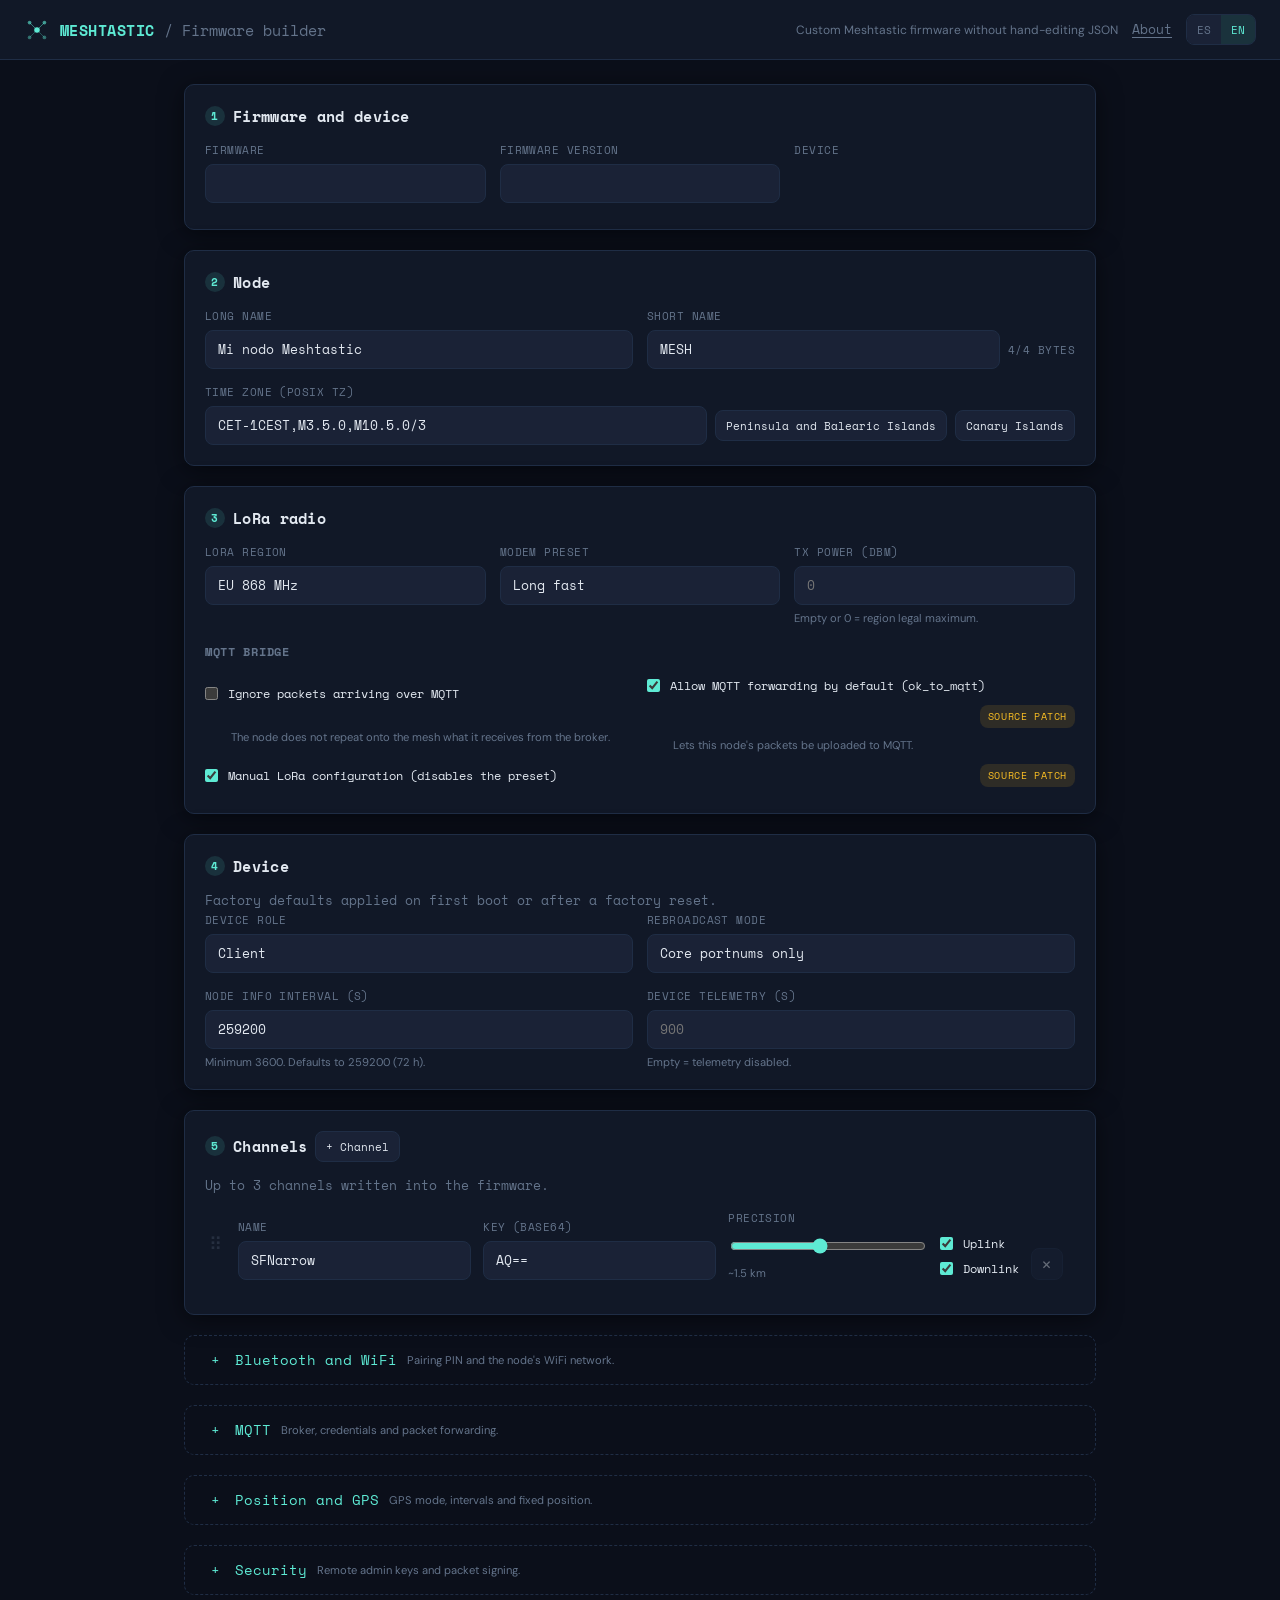
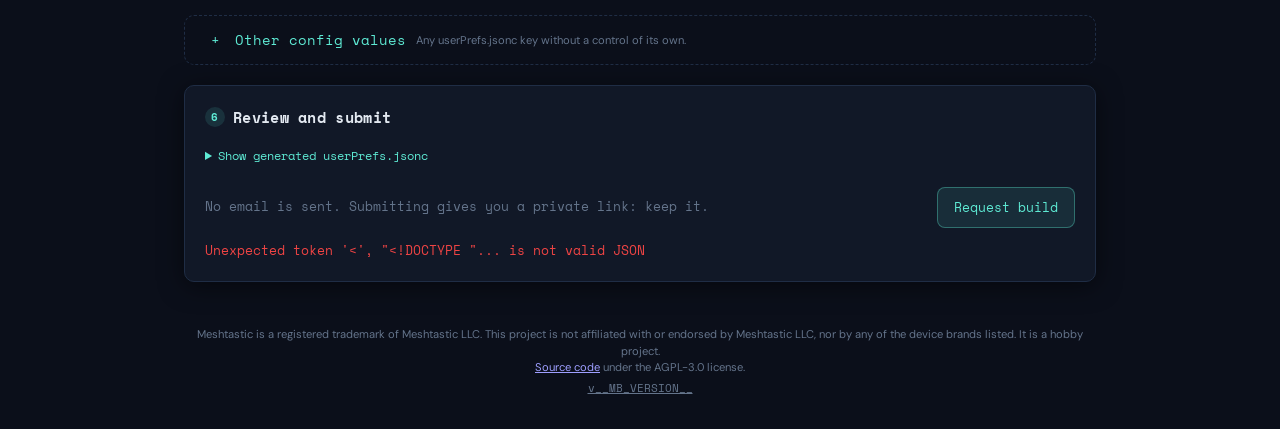
==== static/index.html @ 7eb62d0a "Build community firmwares and read devices from each firmware Users now pick the firmware before the" ====
<!doctype html>
<html lang="es">
  <head>
    <meta charset="utf-8">
    <meta name="viewport" content="width=device-width, initial-scale=1">
    <title>Meshtastic Builder</title>
    <link rel="icon" type="image/svg+xml" href="/static/favicon.svg">
    <link rel="preconnect" href="https://fonts.googleapis.com">
    <link rel="preconnect" href="https://fonts.gstatic.com" crossorigin>
    <link
      href="https://fonts.googleapis.com/css2?family=Space+Mono:wght@400;700&family=DM+Sans:wght@300;400;600&display=swap"
      rel="stylesheet">
    <link rel="stylesheet" href="/static/styles.css">
  </head>
  <body>
    <div class="shell">
      <header class="app-header">
        <div class="logo">
          <svg viewBox="0 0 28 28" fill="none" xmlns="http://www.w3.org/2000/svg" aria-hidden="true">
            <circle cx="14" cy="14" r="3" fill="currentColor" />
            <circle cx="6" cy="6" r="2" fill="currentColor" opacity=".6" />
            <circle cx="22" cy="6" r="2" fill="currentColor" opacity=".6" />
            <circle cx="6" cy="22" r="2" fill="currentColor" opacity=".4" />
            <circle cx="22" cy="22" r="2" fill="currentColor" opacity=".4" />
            <line x1="14" y1="14" x2="6" y2="6" stroke="currentColor" stroke-width="1" opacity=".5" />
            <line x1="14" y1="14" x2="22" y2="6" stroke="currentColor" stroke-width="1" opacity=".5" />
            <line x1="14" y1="14" x2="6" y2="22" stroke="currentColor" stroke-width="1" opacity=".3" />
            <line x1="14" y1="14" x2="22" y2="22" stroke="currentColor" stroke-width="1" opacity=".3" />
          </svg>
          <span>Meshtastic <em>/ Firmware builder</em></span>
        </div>
        <div class="header-right">
          <span class="tagline" data-i18n="header.tagline"></span>
          <a class="header-link" href="/about" data-i18n="nav.about"></a>
          <div class="lang-switch" role="group" aria-label="Language">
            <button type="button" class="lang-button" data-lang="es">ES</button>
            <button type="button" class="lang-button" data-lang="en">EN</button>
          </div>
        </div>
      </header>

      <main class="app-main">
        <form id="buildForm">
          <section class="panel">
            <h2><span data-i18n="step1.title"></span></h2>
            <div class="grid grid-three">
              <label>
                <span data-i18n="step1.firmware"></span>
                <select id="firmwareId" name="firmwareId" required></select>
                <small class="field-hint firmware-repo"><a id="firmwareRepo" href="#" target="_blank" rel="noreferrer"></a></small>
              </label>
              <label>
                <span data-i18n="step1.version"></span>
                <select id="firmwareTag" name="firmwareTag" required></select>
                <small id="firmwareBranchHint" class="field-hint" hidden></small>
              </label>
              <label>
                <span data-i18n="step1.device"></span>
                <div id="deviceCombo"></div>
              </label>
            </div>
          </section>

          <section class="panel">
            <h2><span data-i18n="step2.title"></span></h2>
            <div class="grid grid-two">
              <label>
                <span data-i18n="step2.longName"></span>
                <input id="longName" type="text" autocomplete="off" value="Mi nodo Meshtastic">
              </label>
              <label>
                <span data-i18n="step2.shortName"></span>
                <span class="inline-input">
                  <input id="shortName" type="text" autocomplete="off" value="MESH" aria-describedby="shortNameBytes">
                  <span id="shortNameBytes" class="byte-counter">4/4 bytes</span>
                </span>
              </label>
              <label class="span-two">
                <span data-i18n="step5.tz"></span>
                <span class="inline-input">
                  <input id="tzString" type="text" value="CET-1CEST,M3.5.0,M10.5.0/3" autocomplete="off">
                  <button class="btn btn-mini" type="button" data-tz="CET-1CEST,M3.5.0,M10.5.0/3" data-i18n="step5.tzPeninsula"></button>
                  <button class="btn btn-mini" type="button" data-tz="WET0WEST,M3.5.0/1,M10.5.0" data-i18n="step5.tzCanarias"></button>
                </span>
              </label>
            </div>
          </section>

          <section class="panel">
            <h2><span data-i18n="step3.title"></span></h2>
            <div class="grid grid-three">
              <label>
                <span data-i18n="step3.region"></span>
                <select id="loraRegion"></select>
              </label>
              <label>
                <span data-i18n="step3.preset"></span>
                <select id="modemPreset"></select>
                <small id="presetDisabledHint" class="field-hint" data-i18n="step3.presetDisabled" hidden></small>
              </label>
              <label data-pref-key="USERPREFS_LORACONFIG_TX_POWER">
                <span data-i18n="step3.txPower"></span>
                <input id="loraTxPower" type="number" min="0" max="30" placeholder="0">
                <small class="field-hint" data-i18n="step3.txPowerHint"></small>
              </label>
            </div>
            <h3 class="sub-head" data-i18n="step3.mqttHead"></h3>
            <div class="grid grid-two">
              <label class="check-line" data-pref-key="USERPREFS_CONFIG_LORA_IGNORE_MQTT">
                <input id="ignoreMqtt" type="checkbox">
                <span data-i18n="step3.ignoreMqtt"></span>
                <small class="field-hint" data-i18n="step3.ignoreMqttHint"></small>
              </label>
              <label class="check-line code-option">
                <input id="okToMqtt" type="checkbox" checked>
                <span data-i18n="step6.okToMqtt"></span>
                <span class="badge patch-only" data-i18n="step6.badge"></span>
                <small class="field-hint" data-i18n="step3.okToMqttHint"></small>
              </label>
            </div>
            <p id="advancedUnavailable" class="status-line status-warn" data-i18n="step6.unavailable" hidden></p>
            <div class="code-option">
              <label class="check-line">
                <input id="customLoraEnabled" type="checkbox" checked>
                <span data-i18n="step6.customLora"></span>
                <span class="badge patch-only" data-i18n="step6.badge"></span>
              </label>
              <div id="customLoraFields" hidden>
                <p class="status-line status-warn patch-only" data-i18n="step6.warning"></p>
                <p class="status-line" data-i18n="step6.customLoraHint"></p>
                <div class="grid grid-three">
                  <label>
                    <span data-i18n="step6.bandwidth"></span>
                    <select id="loraBandwidth"></select>
                  </label>
                  <label>
                    <span data-i18n="step6.spreadFactor"></span>
                    <select id="loraSpreadFactor"></select>
                  </label>
                  <label>
                    <span data-i18n="step6.codingRate"></span>
                    <select id="loraCodingRate"></select>
                  </label>
                  <label>
                    <span data-i18n="step6.channelNum"></span>
                    <input id="loraChannelNum" type="number" min="0" max="255" value="0">
                    <small class="field-hint" data-i18n="step6.channelNumHint"></small>
                  </label>
                  <label>
                    <span data-i18n="step6.overrideFreq"></span>
                    <input id="loraOverrideFreq" type="number" min="0" max="1000" step="0.001" value="0">
                    <small class="field-hint" data-i18n="step6.overrideFreqHint"></small>
                  </label>
                </div>
              </div>
            </div>
          </section>

          <section class="panel">
            <h2><span data-i18n="behaviour.title"></span></h2>
            <p class="status-line" data-i18n="behaviour.hint"></p>
            <div class="grid grid-two">
              <label>
                <span data-i18n="step3.role"></span>
                <select id="deviceRole"></select>
              </label>
              <label data-pref-key="USERPREFS_CONFIG_DEVICE_REBROADCAST_MODE">
                <span data-i18n="behaviour.rebroadcast"></span>
                <select id="rebroadcastMode"></select>
              </label>
              <label data-pref-key="USERPREFS_CONFIG_DEVICE_NODE_INFO_BROADCAST_SECS">
                <span data-i18n="behaviour.nodeInfoSecs"></span>
                <input id="nodeInfoSecs" type="number" min="3600" step="3600" value="259200">
                <small class="field-hint" data-i18n="behaviour.nodeInfoHint"></small>
              </label>
              <label data-pref-key="USERPREFS_CONFIG_DEVICE_TELEM_UPDATE_INTERVAL">
                <span data-i18n="behaviour.deviceTelem"></span>
                <input id="deviceTelemInterval" type="number" min="0" step="60" placeholder="900">
                <small class="field-hint" data-i18n="behaviour.telemHint"></small>
              </label>
            </div>
          </section>

          <section class="panel">
            <h2>
              <span data-i18n="step4.title"></span>
              <button id="addChannel" class="btn btn-mini" type="button" data-i18n="step4.add"></button>
            </h2>
            <p id="channelHint" class="status-line"></p>
            <div id="channelRows"></div>
          </section>


          <details class="collapsible">
            <summary>
              <span data-i18n="radios.title"></span>
              <small class="field-hint" data-i18n="radios.hint"></small>
            </summary>

            <section class="panel">
              <h2><span data-i18n="radios.bluetoothHead"></span></h2>
              <div class="grid grid-two">
                <label class="check-line" data-pref-key="USERPREFS_FIXED_BLUETOOTH">
                  <input id="blePinEnabled" type="checkbox">
                  <span data-i18n="radios.blePinEnabled"></span>
                  <small class="field-hint" data-i18n="radios.blePinHint"></small>
                </label>
                <label data-pref-key="USERPREFS_FIXED_BLUETOOTH">
                  <span data-i18n="radios.blePin"></span>
                  <input id="blePin" type="number" min="0" max="999999" step="1" value="121212">
                </label>
              </div>
            </section>

            <section id="wifiPanel" class="panel">
              <h2><span data-i18n="radios.wifiHead"></span></h2>
              <p id="wifiUnsupported" class="status-line status-warn" data-i18n="radios.wifiUnsupported" hidden></p>
              <label class="check-line" data-pref-key="USERPREFS_NETWORK_WIFI_ENABLED">
                <input id="wifiEnabled" type="checkbox">
                <span data-i18n="radios.wifiEnabled"></span>
                <small class="field-hint" data-i18n="radios.wifiHint"></small>
              </label>
              <div class="grid grid-three">
                <label data-pref-key="USERPREFS_NETWORK_WIFI_SSID">
                  <span data-i18n="radios.wifiSsid"></span>
                  <input id="wifiSsid" type="text" autocomplete="off" maxlength="32">
                </label>
                <label data-pref-key="USERPREFS_NETWORK_WIFI_PSK">
                  <span data-i18n="radios.wifiPsk"></span>
                  <input id="wifiPsk" type="text" autocomplete="off" maxlength="64">
                  <small class="field-hint" data-i18n="radios.wifiPskHint"></small>
                </label>
              </div>
            </section>
          </details>

          <details class="collapsible">
            <summary>
              <span data-i18n="step5.mqttHead"></span>
              <small class="field-hint" data-i18n="mqtt.hint"></small>
            </summary>

            <section class="panel">
              <h2><span data-i18n="step5.mqttHead"></span></h2>
              <div class="grid grid-three">
                <label>
                  <span data-i18n="step5.mqttAddress"></span>
                  <input id="mqttAddress" type="text" value="mqtt.meshtastic.es" autocomplete="off">
                </label>
                <label data-pref-key="USERPREFS_MQTT_USERNAME">
                  <span data-i18n="step5.mqttUsername"></span>
                  <input id="mqttUsername" type="text" autocomplete="off" value="meshdev">
                </label>
                <label data-pref-key="USERPREFS_MQTT_PASSWORD">
                  <span data-i18n="step5.mqttPassword"></span>
                  <input id="mqttPassword" type="text" autocomplete="off" value="large4cats">
                  <small class="field-hint" data-i18n="step5.mqttPasswordHint"></small>
                </label>
                <label data-pref-key="USERPREFS_MQTT_ROOT_TOPIC">
                  <span data-i18n="step5.mqttRoot"></span>
                  <input id="mqttRootTopic" type="text" autocomplete="off" placeholder="msh/EU_868">
                </label>
                <label class="check-line">
                  <input id="mqttEnabled" type="checkbox">
                  <span data-i18n="step5.mqttEnabled"></span>
                </label>
                <label class="check-line" data-pref-key="USERPREFS_MQTT_ENCRYPTION_ENABLED">
                  <input id="mqttEncryption" type="checkbox" checked>
                  <span data-i18n="step5.mqttEncryption"></span>
                </label>
                <label class="check-line" data-pref-key="USERPREFS_MQTT_TLS_ENABLED">
                  <input id="mqttTls" type="checkbox">
                  <span data-i18n="step5.mqttTls"></span>
                </label>
              </div>
            </section>
          </details>

          <details class="collapsible">
            <summary>
              <span data-i18n="position.title"></span>
              <small class="field-hint" data-i18n="position.hint"></small>
            </summary>

            <section class="panel">
              <div class="grid grid-three">
                <label data-pref-key="USERPREFS_CONFIG_GPS_MODE">
                  <span data-i18n="position.gpsMode"></span>
                  <select id="gpsMode"></select>
                </label>
                <label data-pref-key="USERPREFS_CONFIG_GPS_UPDATE_INTERVAL">
                  <span data-i18n="position.gpsInterval"></span>
                  <input id="gpsUpdateInterval" type="number" min="0" step="30" placeholder="600">
                </label>
                <label data-pref-key="USERPREFS_CONFIG_POSITION_BROADCAST_INTERVAL">
                  <span data-i18n="position.broadcastInterval"></span>
                  <input id="positionBroadcastInterval" type="number" min="0" step="3600" value="259200">
                  <small class="field-hint" data-i18n="position.broadcastHint"></small>
                </label>
                <label class="check-line span-two" data-pref-key="USERPREFS_CONFIG_SMART_POSITION_ENABLED">
                  <input id="smartPosition" type="checkbox">
                  <span data-i18n="position.smart"></span>
                  <small class="field-hint" data-i18n="position.smartHint"></small>
                </label>
                <label class="check-line span-two" data-pref-key="USERPREFS_BLOCK_POSITION_ON_EVENT_CHANNEL">
                  <input id="blockPositionOnEvent" type="checkbox">
                  <span data-i18n="position.blockOnEvent"></span>
                  <small class="field-hint" data-i18n="position.blockOnEventHint"></small>
                </label>
              </div>

              <h3 class="sub-head" data-i18n="position.fixedHead"></h3>
              <label class="check-line" data-pref-key="USERPREFS_FIXED_GPS">
                <input id="fixedGpsEnabled" type="checkbox">
                <span data-i18n="position.fixedEnabled"></span>
                <small class="field-hint" data-i18n="position.fixedHint"></small>
              </label>
              <div id="fixedGpsFields" class="grid grid-three" hidden>
                <label data-pref-key="USERPREFS_FIXED_GPS_LAT">
                  <span data-i18n="position.lat"></span>
                  <input id="fixedGpsLat" type="text" inputmode="decimal" autocomplete="off" placeholder="41.3851">
                </label>
                <label data-pref-key="USERPREFS_FIXED_GPS_LON">
                  <span data-i18n="position.lon"></span>
                  <input id="fixedGpsLon" type="text" inputmode="decimal" autocomplete="off" placeholder="-3.7038">
                </label>
                <label data-pref-key="USERPREFS_FIXED_GPS_ALT">
                  <span data-i18n="position.alt"></span>
                  <input id="fixedGpsAlt" type="number" step="1" placeholder="0">
                </label>
              </div>
            </section>
          </details>

          <details class="collapsible">
            <summary>
              <span data-i18n="security.title"></span>
              <small class="field-hint" data-i18n="security.hint"></small>
            </summary>

            <section class="panel">
              <div class="grid">
                <label>
                  <span data-i18n="step5.adminKey"></span>
                  <input id="adminKey" type="text" autocomplete="off" placeholder="AQIDBA...">
                </label>
                <label data-pref-key="USERPREFS_USE_ADMIN_KEY_1">
                  <span data-i18n="step5.adminKey1"></span>
                  <input id="adminKey1" type="text" autocomplete="off" placeholder="AQIDBA...">
                </label>
                <label data-pref-key="USERPREFS_USE_ADMIN_KEY_2">
                  <span data-i18n="step5.adminKey2"></span>
                  <input id="adminKey2" type="text" autocomplete="off" placeholder="AQIDBA...">
                </label>
              </div>
              <div class="grid grid-two">
                <label data-pref-key="USERPREFS_CONFIG_SECURITY_PACKET_SIGNATURE_POLICY">
                  <span data-i18n="step5.signaturePolicy"></span>
                  <select id="signaturePolicy"></select>
                </label>
                <label class="check-line" data-pref-key="USERPREFS_CONFIG_SECURITY_IS_MANAGED">
                  <input id="securityIsManaged" type="checkbox" disabled>
                  <span data-i18n="step5.isManaged"></span>
                  <small id="isManagedHint" class="field-hint" data-i18n="step5.isManagedHint"></small>
                </label>
              </div>
            </section>
          </details>


          <details class="collapsible">
            <summary>
              <span data-i18n="extra.title"></span>
              <small class="field-hint" data-i18n="extra.hint"></small>
            </summary>

            <section class="panel">
              <p class="status-line" data-i18n="extra.help"></p>
              <div id="extraRows"></div>
              <button id="addExtraPref" class="btn btn-mini" type="button" data-i18n="extra.add"></button>
            </section>
          </details>

          <section class="panel">
            <h2><span data-i18n="step7.title"></span></h2>
            <details class="json-preview">
              <summary data-i18n="step7.preview"></summary>
              <textarea id="prefsJsonc" name="prefsJsonc" spellcheck="false" readonly></textarea>
            </details>
            <div class="submit-row">
              <div>
                <p class="status-line" data-i18n="step7.noEmail"></p>
                <p id="submitTtl" class="status-line"></p>
              </div>
              <div class="submit-cell">
                <button id="submitBuild" class="btn btn-primary" type="submit" data-i18n="step7.submit"></button>
              </div>
            </div>
            <p id="statusText" class="status-line" role="status"></p>
          </section>
        </form>

        <section id="result" class="panel" hidden>
          <h2><span id="resultTitle" data-i18n="result.title"></span></h2>
          <p id="resultKeep" class="status-line" data-i18n="result.keep"></p>
          <div class="result-url">
            <a id="buildUrl" href="#"></a>
            <button id="copyBuildUrl" class="btn btn-mini" type="button" data-i18n="result.copy"></button>
          </div>
          <dl class="result-list">
            <div><dt data-i18n="result.status"></dt><dd id="buildStatus" class="build-status"></dd></div>
            <div><dt data-i18n="result.node"></dt><dd id="buildNode"></dd></div>
            <div><dt data-i18n="result.shortName"></dt><dd id="buildShortName"></dd></div>
            <div><dt data-i18n="result.device"></dt><dd id="buildDevice"></dd></div>
            <div><dt data-i18n="result.firmware"></dt><dd id="buildFirmware"></dd></div>
            <div><dt data-i18n="result.download"></dt><dd><a id="downloadLink" href="#"></a></dd></div>
          </dl>
          <!-- Shown only for a failed build. The reason is translated from the
               server's error code; the detail is one quoted line of evidence. -->
          <div id="buildFailure" class="build-failure" hidden>
            <h3 data-i18n="buildError.title"></h3>
            <p id="buildFailureReason"></p>
            <p id="buildFailureHint" class="status-line"></p>
            <pre id="buildFailureDetail" hidden class="build-failure-detail"></pre>
          </div>
          <p id="resultTtl" class="status-line"></p>
        </section>
      </main>

      <footer class="app-footer">
        <p data-i18n="footer.trademark"></p>
        <p data-i18n-html="footer.source"></p>
        <p class="footer-version">
          <a href="https://github.com/lazynoda/meshtastic-builder/releases/tag/v__MB_VERSION__" target="_blank" rel="noreferrer">v__MB_VERSION__</a>
        </p>
      </footer>
    </div>
    <script src="/static/i18n.js"></script>
    <script src="/static/app.js"></script>
  </body>
</html>
---- static/styles.css ----
/* Tokens, reset, shell, panel and button rules come from the shared
   meshtastic.es app template (see .tmp/meshtastic-es-app-template and its
   DESIGN_GUIDELINES.md). Form controls are authored here because the template
   ships none; they follow the same .btn recipe. */
:root {
  --bg: #0b0f1a;
  --panel: #111827;
  --panel2: #1a2236;
  --border: #1f2d45;
  --accent: #5eead4;
  --accent2: #7dd3fc;
  --warn: #fbbf24;
  --danger: #ef4444;
  --text: #e2e8f0;
  --muted: #64748b;
  --mono: "Space Mono", ui-monospace, Consolas, monospace;
  --sans: "DM Sans", system-ui, -apple-system, "Segoe UI", Roboto, sans-serif;
  --radius: 8px;
  --shadow: 0 4px 24px rgba(0, 0, 0, 0.5);
  color-scheme: dark;
}

* {
  box-sizing: border-box;
}

body {
  margin: 0;
  min-height: 100vh;
  background: var(--bg);
  color: var(--text);
  font-family: var(--sans);
  font-weight: 400;
  -webkit-font-smoothing: antialiased;
}

h1,
h2,
h3 {
  font-family: var(--mono);
  font-weight: 700;
  margin: 0;
}

::-webkit-scrollbar {
  width: 6px;
}
::-webkit-scrollbar-track {
  background: transparent;
}
::-webkit-scrollbar-thumb {
  background: var(--border);
  border-radius: 3px;
}

/* Shell */
.shell {
  min-height: 100vh;
  display: flex;
  flex-direction: column;
}

.app-header {
  display: flex;
  align-items: center;
  gap: 16px;
  padding: 14px 24px;
  background: var(--panel);
  border-bottom: 1px solid var(--border);
}

.app-header .logo {
  display: flex;
  text-decoration: none;
  align-items: center;
  gap: 10px;
  font-family: var(--mono);
  font-size: 15px;
  font-weight: 700;
  color: var(--accent);
  letter-spacing: 0.03em;
  text-transform: uppercase;
}

.app-header .logo svg {
  width: 26px;
  height: 26px;
  flex-shrink: 0;
}

.app-header .logo em {
  font-style: normal;
  color: var(--muted);
  font-weight: 400;
  text-transform: none;
  letter-spacing: normal;
}

.app-header .header-right {
  margin-left: auto;
  display: flex;
  align-items: center;
  gap: 14px;
}

.app-header .header-link {
  font-family: var(--mono);
  font-size: 0.8rem;
  color: var(--muted);
  text-decoration: underline;
  text-underline-offset: 3px;
  white-space: nowrap;
}

.app-header .header-link:hover {
  color: var(--accent);
}

.app-header .tagline {
  font-size: 12px;
  color: var(--muted);
  text-align: right;
  display: none;
}

@media (min-width: 860px) {
  .app-header .tagline {
    display: block;
  }
}

@media (max-width: 640px) {
  .app-header {
    flex-wrap: wrap;
    gap: 10px;
    padding: 12px 16px;
  }
  .app-header .logo {
    font-size: 13px;
  }
  .app-header .header-right {
    margin-left: 0;
    width: 100%;
    justify-content: space-between;
  }
}

.app-main {
  flex: 1;
  width: 100%;
  max-width: 960px;
  margin: 0 auto;
  padding: 24px;
}

@media (max-width: 640px) {
  .app-main {
    padding: 16px;
  }
}

/* Panels */
.panel {
  background: var(--panel);
  border: 1px solid var(--border);
  border-radius: 10px;
  box-shadow: var(--shadow);
  padding: 20px;
  margin-bottom: 20px;
}

.panel h2 {
  font-size: 0.95rem;
  letter-spacing: 0.02em;
  color: var(--text);
  margin: 0 0 14px;
  display: flex;
  align-items: center;
  gap: 8px;
  flex-wrap: wrap;
}

/* Step numbers come from a counter so panels can be added or reordered freely. */
#buildForm {
  counter-reset: step;
}

#buildForm .panel h2::before {
  counter-increment: step;
  content: counter(step);
  display: inline-flex;
  align-items: center;
  justify-content: center;
  width: 20px;
  height: 20px;
  border-radius: 50%;
  background: rgba(94, 234, 212, 0.12);
  color: var(--accent);
  font-size: 11px;
  flex-shrink: 0;
}

.sub-head {
  font-family: var(--mono);
  font-size: 0.72rem;
  text-transform: uppercase;
  letter-spacing: 0.06em;
  color: var(--muted);
  margin: 18px 0 10px;
}

/* Collapsed sections: closed by default, inner panels are not numbered steps. */
.collapsible {
  margin-bottom: 20px;
}

.collapsible > summary {
  cursor: pointer;
  list-style: none;
  display: flex;
  align-items: center;
  gap: 10px;
  flex-wrap: wrap;
  padding: 14px 20px;
  border: 1px dashed var(--border);
  border-radius: 10px;
  font-family: var(--mono);
  font-size: 0.85rem;
  color: var(--accent);
}

.collapsible > summary::-webkit-details-marker {
  display: none;
}

.collapsible > summary::before {
  content: "+";
  width: 20px;
  text-align: center;
  flex-shrink: 0;
}

.collapsible[open] > summary {
  margin-bottom: 20px;
}

.collapsible[open] > summary::before {
  content: "\2212";
}

#buildForm .collapsible .panel h2::before {
  content: none;
  counter-increment: none;
}

.badge {
  margin-left: auto;
  font-family: var(--mono);
  font-size: 10px;
  text-transform: uppercase;
  letter-spacing: 0.06em;
  color: var(--warn);
  background: rgba(251, 191, 36, 0.12);
  border-radius: var(--radius);
  padding: 4px 8px;
}

/* Buttons */
.btn {
  font-family: var(--mono);
  display: inline-block;
  text-decoration: none;
  font-size: 0.8rem;
  padding: 10px 16px;
  border-radius: var(--radius);
  border: 1px solid var(--border);
  background: var(--panel2);
  color: var(--text);
  cursor: pointer;
  transition: border-color 0.15s, color 0.15s, background 0.15s, box-shadow 0.15s;
}

.btn:hover:not(:disabled) {
  border-color: var(--accent);
  color: var(--accent);
  box-shadow: 0 0 8px rgba(94, 234, 212, 0.15);
}

.btn:disabled {
  opacity: 0.4;
  cursor: not-allowed;
}

.btn-primary {
  border-color: rgba(94, 234, 212, 0.35);
  background: rgba(94, 234, 212, 0.1);
  color: var(--accent);
}

.btn-primary:hover:not(:disabled) {
  background: rgba(94, 234, 212, 0.2);
  border-color: var(--accent);
}

.btn-mini {
  padding: 6px 10px;
  font-size: 0.7rem;
}

.lang-switch {
  display: flex;
  border: 1px solid var(--border);
  border-radius: var(--radius);
  overflow: hidden;
}

.lang-button {
  font-family: var(--mono);
  font-size: 0.7rem;
  padding: 6px 10px;
  border: 0;
  background: var(--panel2);
  color: var(--muted);
  cursor: pointer;
  transition: color 0.15s, background 0.15s;
}

.lang-button:hover {
  color: var(--accent);
}

.lang-button.is-active {
  background: rgba(94, 234, 212, 0.12);
  color: var(--accent);
}

.status-line {
  margin: 12px 0 0;
  font-size: 0.82rem;
  font-family: var(--mono);
  color: var(--muted);
  line-height: 1.5;
}

.status-warn {
  color: var(--warn);
}

.status-error {
  color: var(--danger);
}

/* Author rules set `display` on labels and panels, which beats the user-agent
   rule for [hidden] and leaves "hidden" controls on screen. Keep the attribute
   authoritative for every element. */
[hidden] {
  display: none !important;
}

/* Form controls */
label {
  display: flex;
  flex-direction: column;
  gap: 6px;
  font-family: var(--mono);
  font-size: 0.7rem;
  text-transform: uppercase;
  letter-spacing: 0.04em;
  color: var(--muted);
}

input[type="text"],
input[type="password"],
input[type="number"],
select,
textarea {
  width: 100%;
  font-family: var(--mono);
  font-size: 0.8rem;
  padding: 9px 12px;
  border-radius: var(--radius);
  border: 1px solid var(--border);
  background: var(--panel2);
  color: var(--text);
  text-transform: none;
  letter-spacing: normal;
  transition: border-color 0.15s, box-shadow 0.15s;
}

input:focus-visible,
select:focus-visible,
textarea:focus-visible,
.btn:focus-visible,
.lang-button:focus-visible,
summary:focus-visible {
  outline: none;
  border-color: var(--accent);
  box-shadow: 0 0 0 2px rgba(94, 234, 212, 0.2);
}

input:disabled,
select:disabled,
textarea:disabled {
  opacity: 0.4;
  cursor: not-allowed;
}

input.fieldError {
  border-color: var(--danger);
}

input[type="checkbox"] {
  width: auto;
  accent-color: var(--accent);
  margin: 0;
}

.check-line {
  flex-direction: row;
  align-items: center;
  flex-wrap: wrap;
  gap: 10px;
  text-transform: none;
  letter-spacing: normal;
  font-size: 0.78rem;
  color: var(--text);
  padding: 6px 0;
}

/* A hint next to a checkbox squeezes the label on a phone; give it its own line. */
.check-line .field-hint {
  flex-basis: 100%;
  margin-left: 26px;
}

/* Repository link under the firmware selector. */
.firmware-repo {
  text-align: center;
}

.field-hint {
  font-family: var(--sans);
  font-size: 0.7rem;
  text-transform: none;
  letter-spacing: normal;
  color: var(--muted);
}

.inline-input {
  display: flex;
  align-items: center;
  gap: 8px;
  flex-wrap: wrap;
}

.inline-input input {
  flex: 1 1 160px;
}

.byte-counter {
  font-family: var(--mono);
  font-size: 0.7rem;
  color: var(--muted);
}

/* Grids */
.grid {
  display: grid;
  gap: 14px;
}

.grid-two {
  grid-template-columns: 1fr 1fr;
}

.grid-three {
  grid-template-columns: repeat(3, 1fr);
}

.grid-four {
  grid-template-columns: repeat(4, 1fr);
}

.span-two {
  grid-column: span 2;
}

@media (max-width: 720px) {
  .grid-two,
  .grid-three,
  .grid-four {
    grid-template-columns: 1fr;
  }
  .span-two {
    grid-column: auto;
  }
}

#customLoraFields .grid {
  margin-top: 12px;
}

/* Channels */
.channel-row {
  display: grid;
  grid-template-columns: auto 1fr;
  gap: 12px;
  align-items: center;
  padding: 14px 0;
  border-bottom: 1px solid var(--border);
}

/* The fields are their own grid so the handle never takes a field's column. */
.channel-fields {
  display: grid;
  grid-template-columns: 1.4fr 1.4fr 1.2fr auto auto auto;
  gap: 12px;
  align-items: end;
}

.channel-row:last-child {
  border-bottom: 0;
}

.channel-row .check-line {
  padding-bottom: 9px;
}

.channel-flags {
  display: flex;
  flex-direction: column;
  gap: 2px;
}

.channel-flags .check-line {
  padding: 2px 0;
}

.btn-icon {
  align-self: end;
  width: 32px;
  height: 32px;
  padding: 0;
  display: inline-flex;
  align-items: center;
  justify-content: center;
  font-size: 1.1rem;
  line-height: 1;
}

@media (max-width: 720px) {
  .channel-fields {
    grid-template-columns: 1fr 1fr;
  }
  .precision-cell {
    grid-column: span 2;
  }
}

/* Reordering channels: pointer events, so the handle must not scroll the page. */
.drag-handle {
  align-self: center;
  touch-action: none;
  cursor: grab;
  background: none;
  border: 0;
  color: var(--muted);
  font-size: 1.1rem;
  line-height: 1;
  padding: 8px 4px;
}

.drag-handle:disabled {
  opacity: 0.25;
  cursor: default;
}

.channel-row.dragging {
  opacity: 0.6;
  background: var(--panel2);
  cursor: grabbing;
}

.precision-cell input[type="range"] {
  padding: 0;
  border: 0;
  background: none;
  accent-color: var(--accent);
  height: 24px;
}

/* Prose pages (/about). The form pages have no running text, so paragraph,
   link and inline-code rules live here rather than on the base elements. */
.prose h1 {
  font-size: 1.2rem;
  margin: 0 0 20px;
}

.prose p {
  margin: 0 0 12px;
  font-size: 0.9rem;
  line-height: 1.65;
  color: var(--text);
}

.prose p:last-child {
  margin-bottom: 0;
}

.prose a {
  color: var(--accent2);
  text-decoration: underline;
  text-underline-offset: 2px;
}

.prose a:hover {
  color: var(--accent);
}

.prose code {
  font-family: var(--mono);
  font-size: 0.85em;
  background: var(--panel2);
  border: 1px solid var(--border);
  border-radius: 4px;
  padding: 1px 5px;
}

.prose section {
  margin-bottom: 28px;
}

.prose section:last-child {
  margin-bottom: 0;
}

.prose h2 {
  font-size: 0.95rem;
  margin: 0 0 10px;
  display: flex;
  align-items: center;
  gap: 8px;
}

.section-warn h2 {
  color: var(--warn);
}

/* The two firmware patches on /about. Numbered because "there are exactly two"
   is the point of the section. */
.mod-list {
  margin: 0 0 14px;
  padding-left: 20px;
}

.mod-list li {
  margin-bottom: 14px;
}

.mod-list li:last-child {
  margin-bottom: 0;
}

.mod-list h3 {
  font-size: 0.9rem;
  margin: 0 0 6px;
  color: var(--accent2);
}

/* A failed build explains itself here instead of in the download link text. */
.build-failure {
  margin-top: 14px;
  padding: 12px 14px;
  border: 1px solid var(--danger);
  border-radius: var(--radius);
  background: var(--panel2);
}

.build-failure h3 {
  font-size: 0.85rem;
  margin: 0 0 8px;
  color: var(--danger);
}

.build-failure p {
  margin: 0 0 8px;
  font-size: 0.9rem;
}

.build-failure p:last-child {
  margin-bottom: 0;
}

.build-failure-detail {
  margin: 0;
  padding: 8px 10px;
  border-radius: var(--radius);
  background: var(--bg);
  border: 1px solid var(--border);
  color: var(--muted);
  font-family: var(--mono);
  font-size: 0.75rem;
  /* Compiler diagnostics are long and must not stretch the panel. */
  white-space: pre-wrap;
  overflow-wrap: anywhere;
}

.app-footer {
  padding: 0 24px 32px;
  max-width: 960px;
  margin: 0 auto;
}

.app-footer p {
  margin: 0;
  font-size: 0.7rem;
  line-height: 1.5;
  color: var(--muted);
  text-align: center;
}

.app-footer .footer-version {
  margin-top: 4px;
  font-family: var(--mono);
}

.footer-version a {
  color: inherit;
}

@media (max-width: 640px) {
  .app-footer {
    padding: 0 16px 24px;
  }
}

/* Combobox: filters its options by substring as you type. */
.combo {
  position: relative;
}

/* A short list skinned from a <select>: a menu, not a search box. */
.combo-input[readonly] {
  cursor: pointer;
}

.combo-list {
  position: absolute;
  top: calc(100% + 4px);
  left: 0;
  right: 0;
  z-index: 30;
  max-height: 260px;
  overflow-y: auto;
  margin: 0;
  padding: 4px;
  list-style: none;
  background: var(--panel2);
  border: 1px solid var(--border);
  border-radius: var(--radius);
  box-shadow: var(--shadow);
}

.combo-list li {
  padding: 8px 10px;
  border-radius: var(--radius);
  cursor: pointer;
  font-family: var(--mono);
  font-size: 0.75rem;
  text-transform: none;
  letter-spacing: normal;
  color: var(--text);
}

.combo-list li:hover,
.combo-list li[aria-selected="true"] {
  background: rgba(94, 234, 212, 0.12);
  color: var(--accent);
}

.extra-row {
  display: grid;
  grid-template-columns: 1.2fr 1.4fr auto;
  gap: 12px;
  align-items: end;
  padding: 12px 0;
  border-bottom: 1px solid var(--border);
}

.extra-row:last-child {
  border-bottom: 0;
}

#addExtraPref {
  margin-top: 12px;
}

@media (max-width: 720px) {
  .extra-row {
    grid-template-columns: 1fr;
  }
}

/* JSON preview */
.json-preview summary {
  font-family: var(--mono);
  font-size: 0.78rem;
  color: var(--accent);
  cursor: pointer;
  padding: 4px 0;
  border-radius: var(--radius);
}

.json-preview textarea {
  margin-top: 10px;
  min-height: 200px;
  background: var(--bg);
  resize: vertical;
}

.submit-row {
  margin-top: 16px;
  display: flex;
  align-items: center;
  justify-content: space-between;
  gap: 16px;
  flex-wrap: wrap;
}

.submit-cell {
  display: flex;
  justify-content: flex-end;
}

@media (max-width: 720px) {
  .submit-cell {
    justify-content: stretch;
  }
  .submit-cell .btn {
    width: 100%;
  }
}

/* Result */
.result-list {
  margin: 0;
  display: grid;
  gap: 10px;
}

.result-list > div {
  display: grid;
  grid-template-columns: 160px 1fr;
  gap: 12px;
  align-items: baseline;
}

.result-list dt {
  font-family: var(--mono);
  font-size: 0.7rem;
  text-transform: uppercase;
  letter-spacing: 0.04em;
  color: var(--muted);
}

.result-list dd {
  margin: 0;
  font-family: var(--mono);
  font-size: 0.8rem;
  word-break: break-all;
}

.result-list a {
  color: var(--accent);
}

.build-status {
  display: flex;
  align-items: center;
  gap: 8px;
  word-break: normal;
}

.status-icon {
  width: 17px;
  height: 17px;
  flex: none;
}

.build-status[data-state="running"] {
  color: var(--accent2);
}

/* Only the arc spins; the clock hands would smear into a blur. */
.build-status[data-state="running"] .status-icon > path:first-child {
  transform-origin: 50% 50%;
  animation: status-spin 1.4s linear infinite;
}

.build-status[data-state="succeeded"] {
  color: var(--accent);
}

.build-status[data-state="failed"] {
  color: var(--danger);
}

.build-status[data-state="expired"],
.build-status[data-state="queued"] {
  color: var(--warn);
}

@keyframes status-spin {
  to {
    transform: rotate(360deg);
  }
}

@media (prefers-reduced-motion: reduce) {
  .build-status[data-state="running"] .status-icon > path:first-child {
    animation: none;
  }
}

.result-list a:not([href]) {
  color: var(--muted);
}

.result-url {
  display: flex;
  align-items: center;
  gap: 10px;
  flex-wrap: wrap;
  margin: 0 0 16px;
  padding: 12px 14px;
  background: var(--panel2);
  border: 1px solid var(--border);
  border-radius: var(--radius);
}

.result-url a {
  font-family: var(--mono);
  font-size: 0.82rem;
  color: var(--accent);
  word-break: break-all;
  flex: 1 1 auto;
}

@media (max-width: 720px) {
  .result-list > div {
    grid-template-columns: 1fr;
    gap: 2px;
  }
}
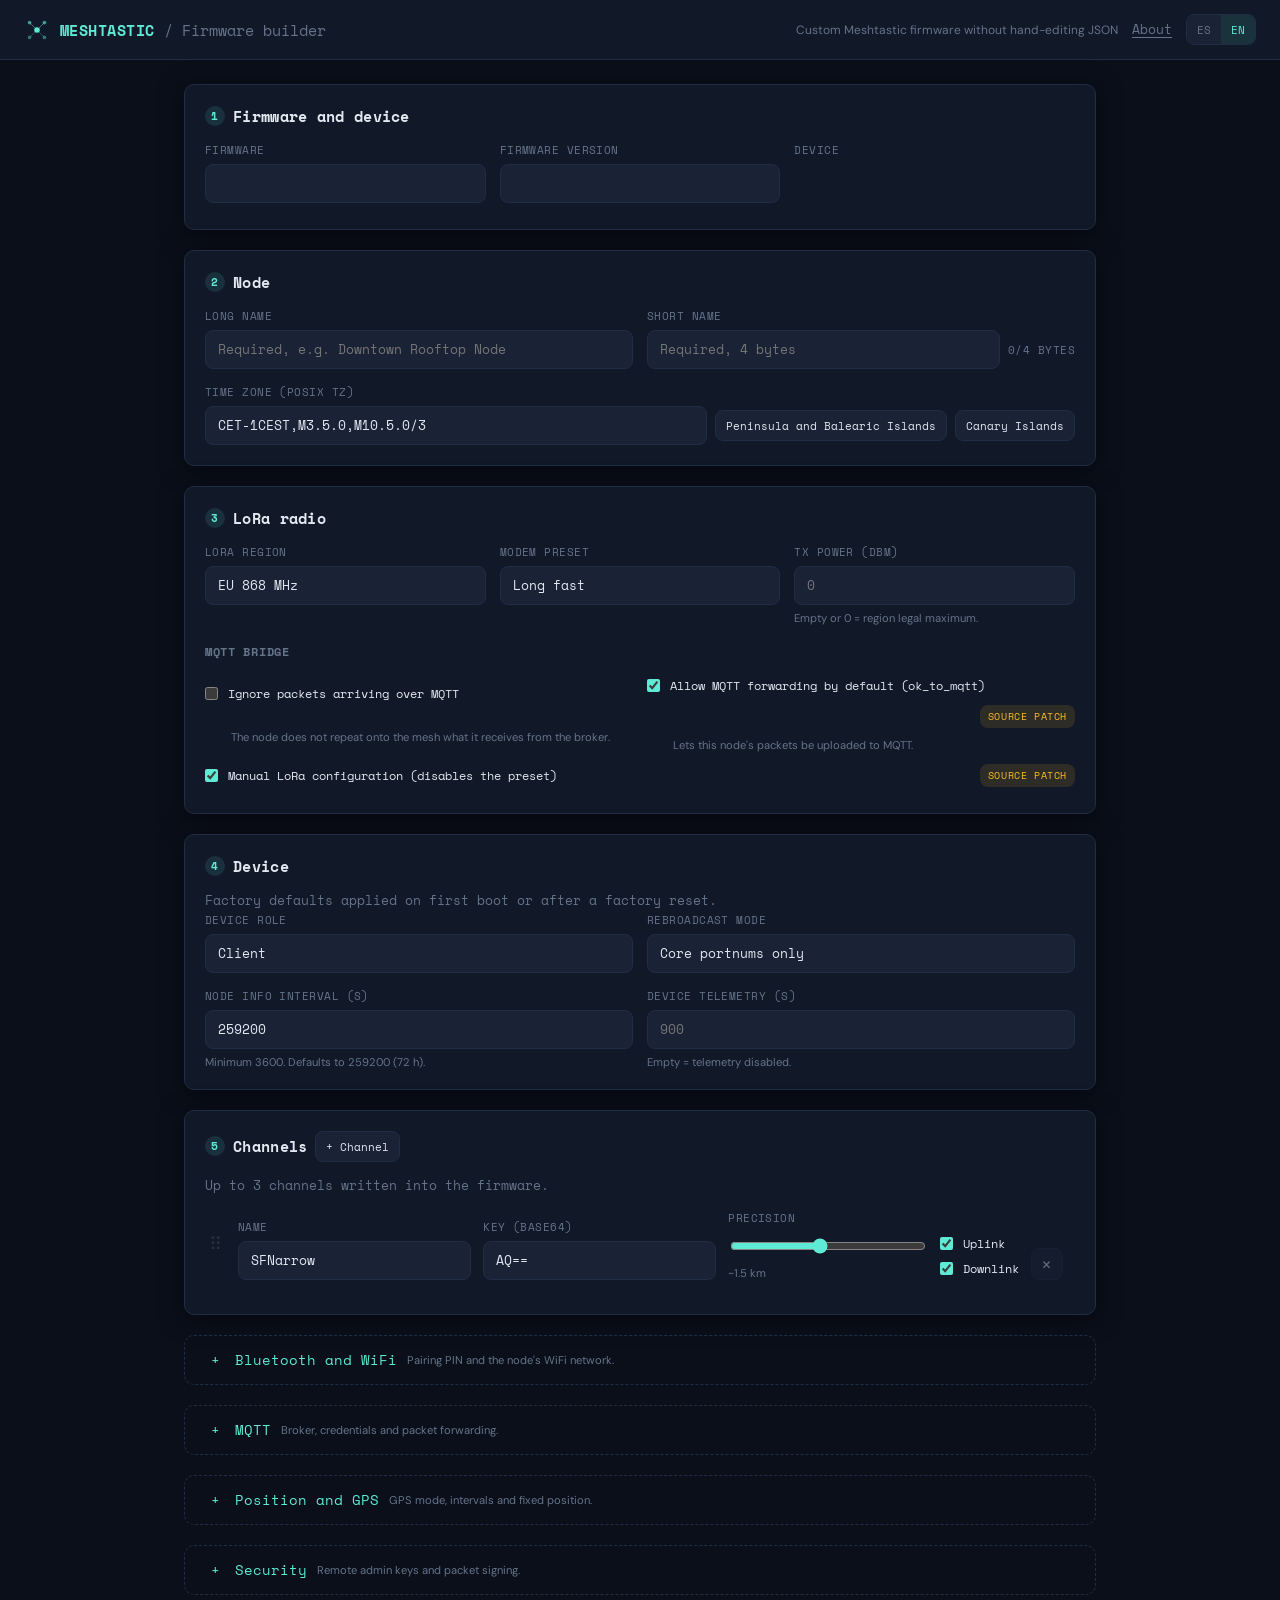
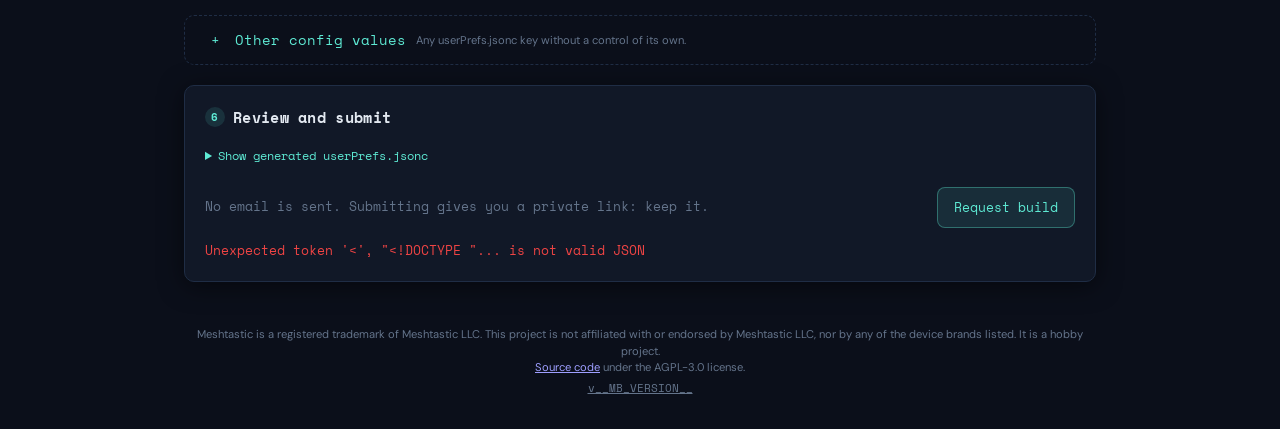
==== commit 0b778640: "Require the node's long and short names The form opened with "Mi nodo Meshtastic" / "MESH" prefilled" ====
--- a/static/index.html
+++ b/static/index.html
@@ -66,13 +66,13 @@
             <div class="grid grid-two">
               <label>
                 <span data-i18n="step2.longName"></span>
-                <input id="longName" type="text" autocomplete="off" value="Mi nodo Meshtastic">
+                <input id="longName" type="text" autocomplete="off" data-i18n-placeholder="step2.longNamePlaceholder">
               </label>
               <label>
                 <span data-i18n="step2.shortName"></span>
                 <span class="inline-input">
-                  <input id="shortName" type="text" autocomplete="off" value="MESH" aria-describedby="shortNameBytes">
-                  <span id="shortNameBytes" class="byte-counter">4/4 bytes</span>
+                  <input id="shortName" type="text" autocomplete="off" data-i18n-placeholder="step2.shortNamePlaceholder" aria-describedby="shortNameBytes">
+                  <span id="shortNameBytes" class="byte-counter">0/4 bytes</span>
                 </span>
               </label>
               <label class="span-two">
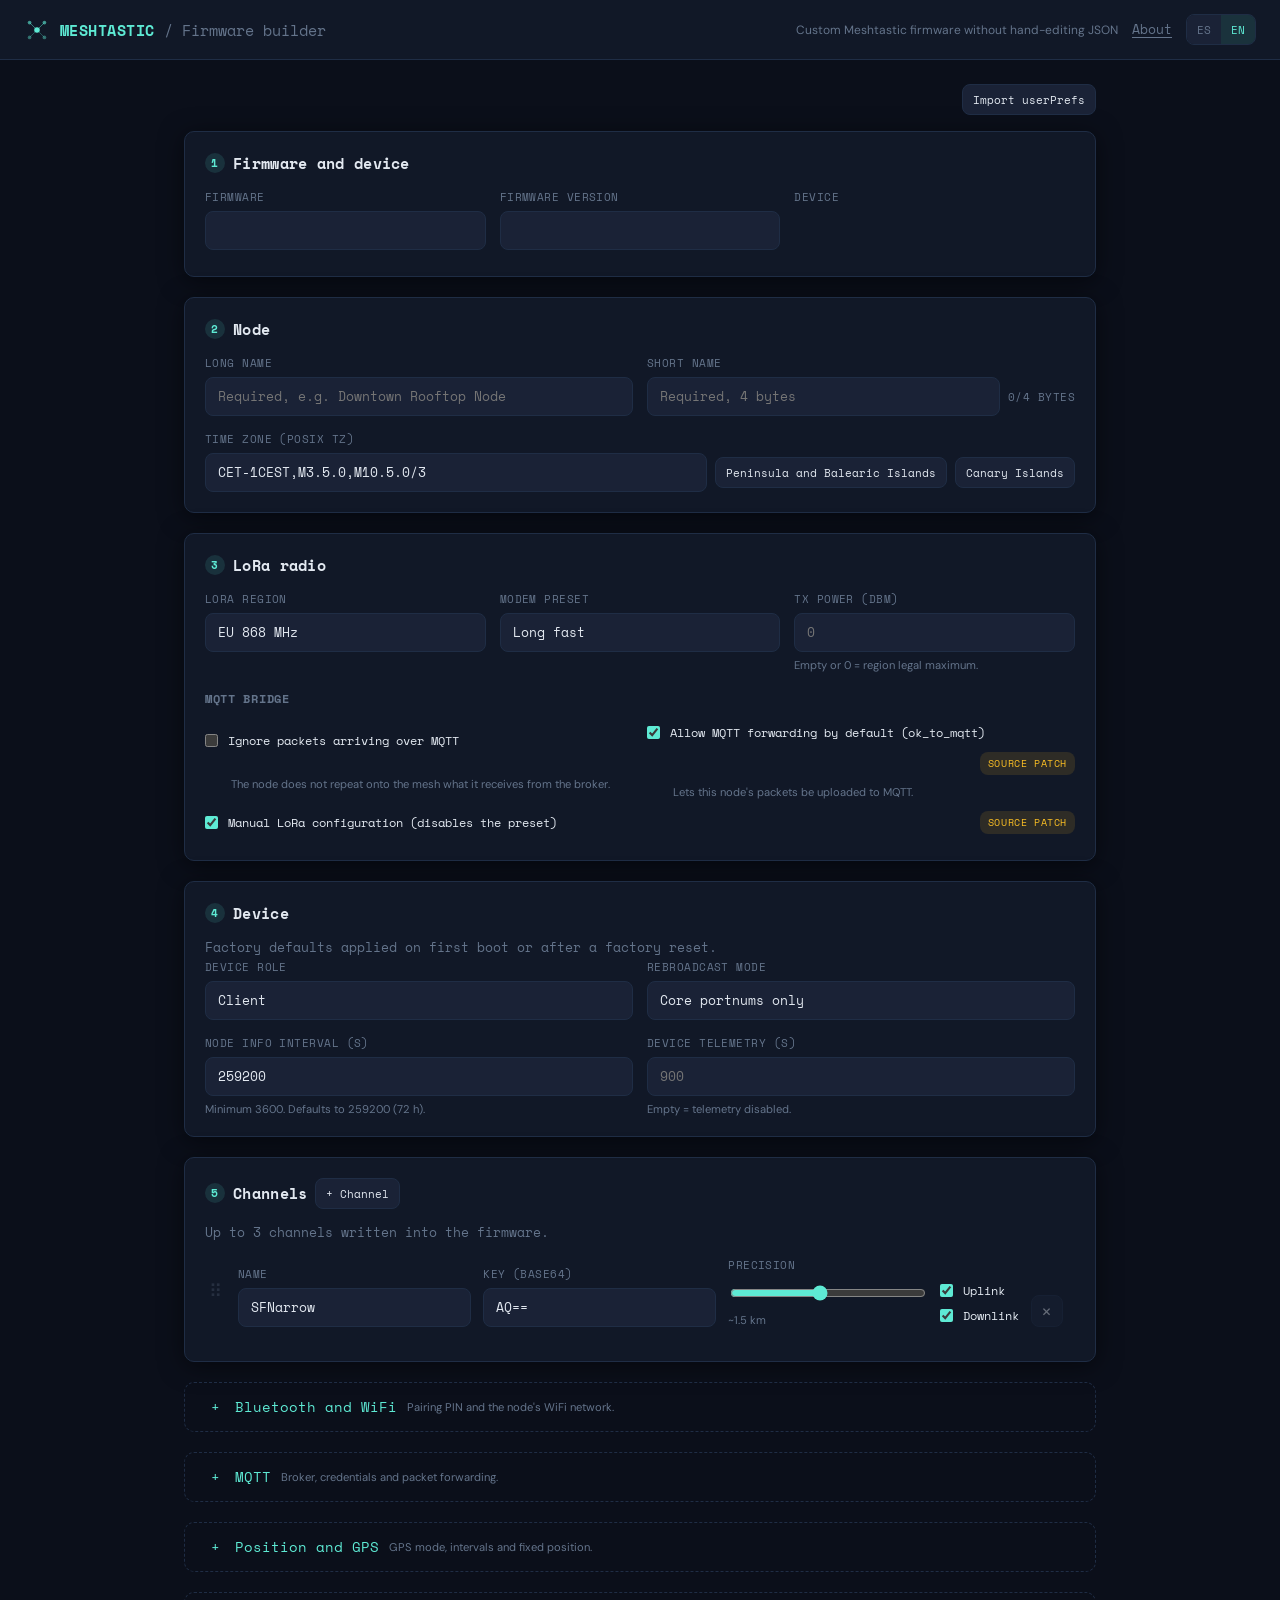
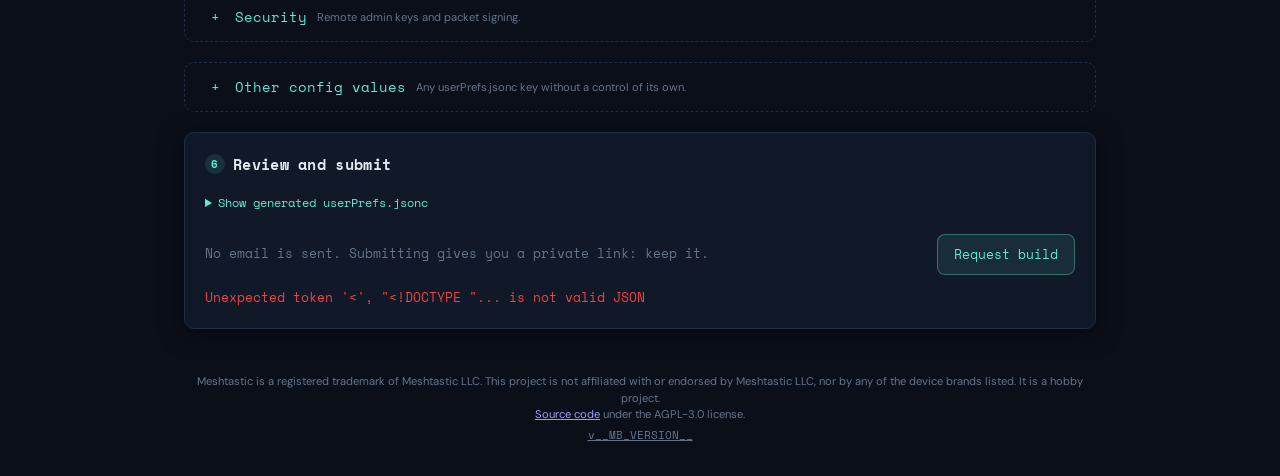
==== commit a6b8f30b: "Import a userPrefs.jsonc back into the form People configuring several nodes saved the JSON the prev" ====
--- a/static/index.html
+++ b/static/index.html
@@ -41,6 +41,11 @@
 
       <main class="app-main">
         <form id="buildForm">
+          <div class="import-bar">
+            <p id="importNotice" class="status-line" role="status" hidden></p>
+            <button id="openImport" class="btn btn-mini" type="button" data-i18n="import.open"></button>
+          </div>
+
           <section class="panel">
             <h2><span data-i18n="step1.title"></span></h2>
             <div class="grid grid-three">
@@ -207,7 +212,7 @@
                 </label>
                 <label data-pref-key="USERPREFS_FIXED_BLUETOOTH">
                   <span data-i18n="radios.blePin"></span>
-                  <input id="blePin" type="number" min="0" max="999999" step="1" value="121212">
+                  <input id="blePin" type="number" min="100000" max="999999" step="1" value="121212">
                 </label>
               </div>
             </section>
@@ -399,6 +404,23 @@
             <p id="statusText" class="status-line" role="status"></p>
           </section>
         </form>
+
+        <!-- Outside the form: nothing in here is a pref, and its buttons must
+             never submit a build. -->
+        <dialog id="importDialog" class="import-dialog" aria-labelledby="importTitle">
+          <h2 id="importTitle" data-i18n="import.title"></h2>
+          <p class="status-line" data-i18n="import.help"></p>
+          <textarea id="importText" spellcheck="false" autocomplete="off" data-i18n-placeholder="import.placeholder"></textarea>
+          <input id="importFile" type="file" accept=".json,.jsonc,.txt,application/json,text/plain" hidden>
+          <p id="importError" class="status-line status-error" role="alert" hidden></p>
+          <div class="import-actions">
+            <button id="importPickFile" class="btn btn-mini" type="button" data-i18n="import.pickFile"></button>
+            <span class="import-actions-right">
+              <button id="importCancel" class="btn" type="button" data-i18n="import.cancel"></button>
+              <button id="importConfirm" class="btn btn-primary" type="button" data-i18n="import.confirm"></button>
+            </span>
+          </div>
+        </dialog>
 
         <section id="result" class="panel" hidden>
           <h2><span id="resultTitle" data-i18n="result.title"></span></h2>
@@ -437,5 +459,6 @@
     </div>
     <script src="/static/i18n.js"></script>
     <script src="/static/app.js"></script>
+    <script src="/static/prefs-import.js"></script>
   </body>
 </html>
--- a/static/styles.css
+++ b/static/styles.css
@@ -801,6 +801,65 @@
   }
 }
 
+/* Import userPrefs */
+.import-bar {
+  display: flex;
+  align-items: center;
+  justify-content: flex-end;
+  gap: 12px;
+  margin-bottom: 16px;
+}
+
+.import-bar .status-line {
+  margin: 0;
+  margin-right: auto;
+}
+
+.import-bar .btn {
+  flex-shrink: 0;
+  white-space: nowrap;
+}
+
+.import-dialog {
+  width: min(720px, calc(100vw - 32px));
+  padding: 20px;
+  border: 1px solid var(--border);
+  border-radius: 10px;
+  background: var(--panel);
+  color: var(--text);
+  box-shadow: var(--shadow);
+}
+
+.import-dialog::backdrop {
+  background: rgba(11, 15, 26, 0.75);
+}
+
+.import-dialog h2 {
+  font-size: 0.95rem;
+  color: var(--accent);
+}
+
+.import-dialog textarea {
+  margin-top: 14px;
+  min-height: 280px;
+  background: var(--bg);
+  resize: vertical;
+}
+
+.import-actions {
+  margin-top: 16px;
+  display: flex;
+  align-items: center;
+  justify-content: space-between;
+  gap: 12px;
+  flex-wrap: wrap;
+}
+
+.import-actions-right {
+  display: flex;
+  gap: 10px;
+}
+
 /* JSON preview */
 .json-preview summary {
   font-family: var(--mono);
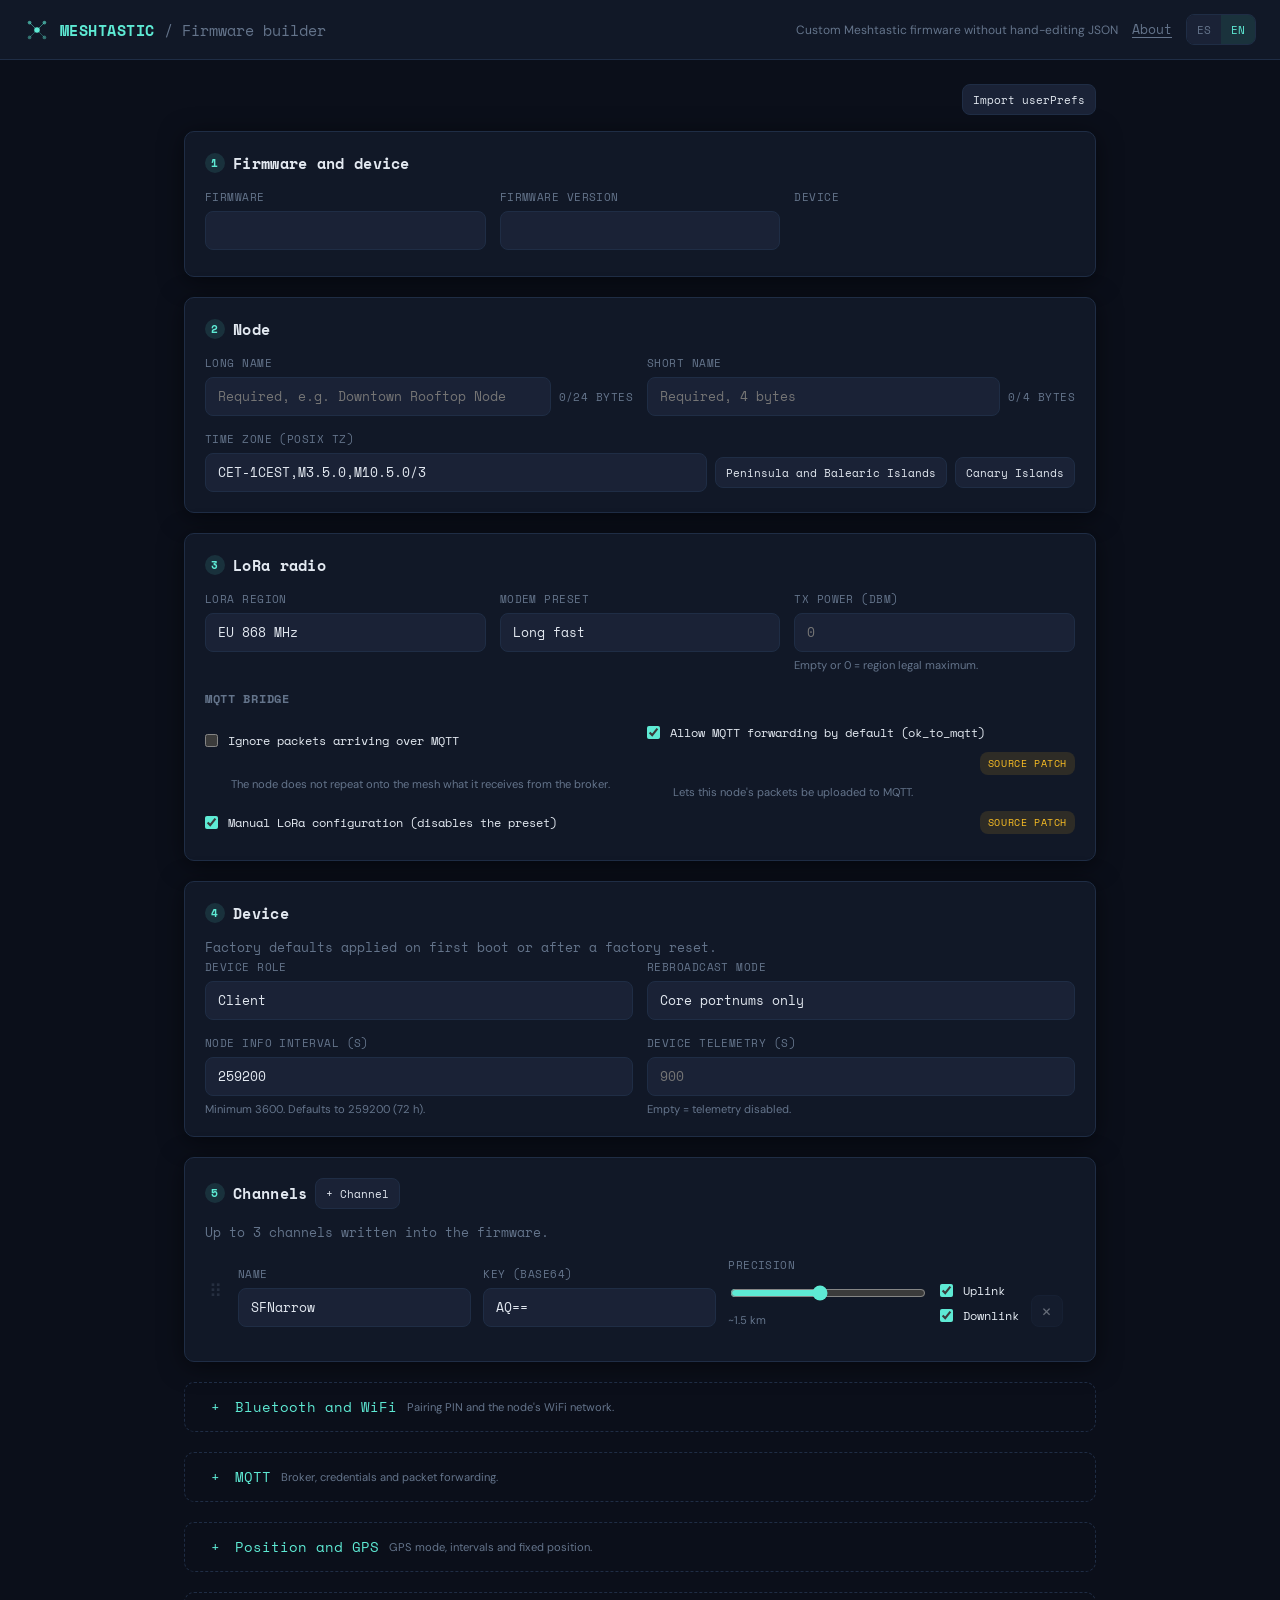
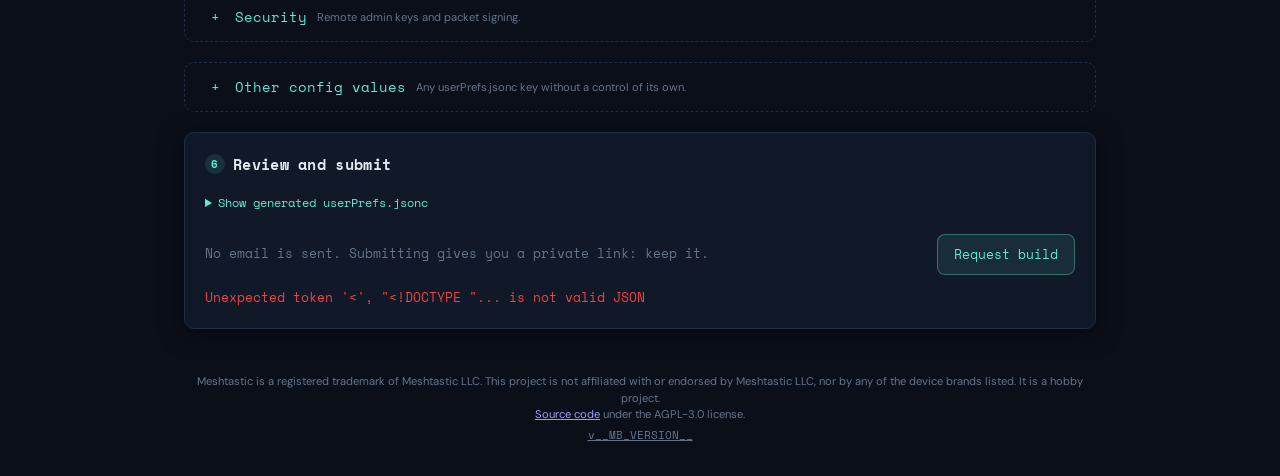
==== commit 518cca10: "Limit the owner long name to the bytes the firmware keeps Firmware 2.8.0 clamps the stored and trans" ====
--- a/static/index.html
+++ b/static/index.html
@@ -62,6 +62,7 @@
               <label>
                 <span data-i18n="step1.device"></span>
                 <div id="deviceCombo"></div>
+                <small id="deviceUnavailable" class="field-hint device-unavailable" role="status" hidden></small>
               </label>
             </div>
           </section>
@@ -71,7 +72,10 @@
             <div class="grid grid-two">
               <label>
                 <span data-i18n="step2.longName"></span>
-                <input id="longName" type="text" autocomplete="off" data-i18n-placeholder="step2.longNamePlaceholder">
+                <span class="inline-input">
+                  <input id="longName" type="text" autocomplete="off" data-i18n-placeholder="step2.longNamePlaceholder" aria-describedby="longNameBytes">
+                  <span id="longNameBytes" class="byte-counter">0/24 bytes</span>
+                </span>
               </label>
               <label>
                 <span data-i18n="step2.shortName"></span>
@@ -205,14 +209,10 @@
             <section class="panel">
               <h2><span data-i18n="radios.bluetoothHead"></span></h2>
               <div class="grid grid-two">
-                <label class="check-line" data-pref-key="USERPREFS_FIXED_BLUETOOTH">
-                  <input id="blePinEnabled" type="checkbox">
-                  <span data-i18n="radios.blePinEnabled"></span>
-                  <small class="field-hint" data-i18n="radios.blePinHint"></small>
-                </label>
                 <label data-pref-key="USERPREFS_FIXED_BLUETOOTH">
                   <span data-i18n="radios.blePin"></span>
-                  <input id="blePin" type="number" min="100000" max="999999" step="1" value="121212">
+                  <input id="blePin" type="text" inputmode="numeric" maxlength="6" autocomplete="off" data-i18n-placeholder="radios.blePinPlaceholder">
+                  <small class="field-hint" data-i18n="radios.blePinHint"></small>
                 </label>
               </div>
             </section>
--- a/static/styles.css
+++ b/static/styles.css
@@ -778,6 +778,22 @@
   color: var(--accent);
 }
 
+/* A board the selected firmware cannot build yet: listed, but muted. */
+.combo-list li.is-unavailable {
+  color: var(--muted);
+}
+
+.device-unavailable {
+  display: block;
+  margin-top: 6px;
+  text-align: center;
+  color: var(--warn);
+}
+
+.device-unavailable a {
+  color: inherit;
+}
+
 .extra-row {
   display: grid;
   grid-template-columns: 1.2fr 1.4fr auto;
